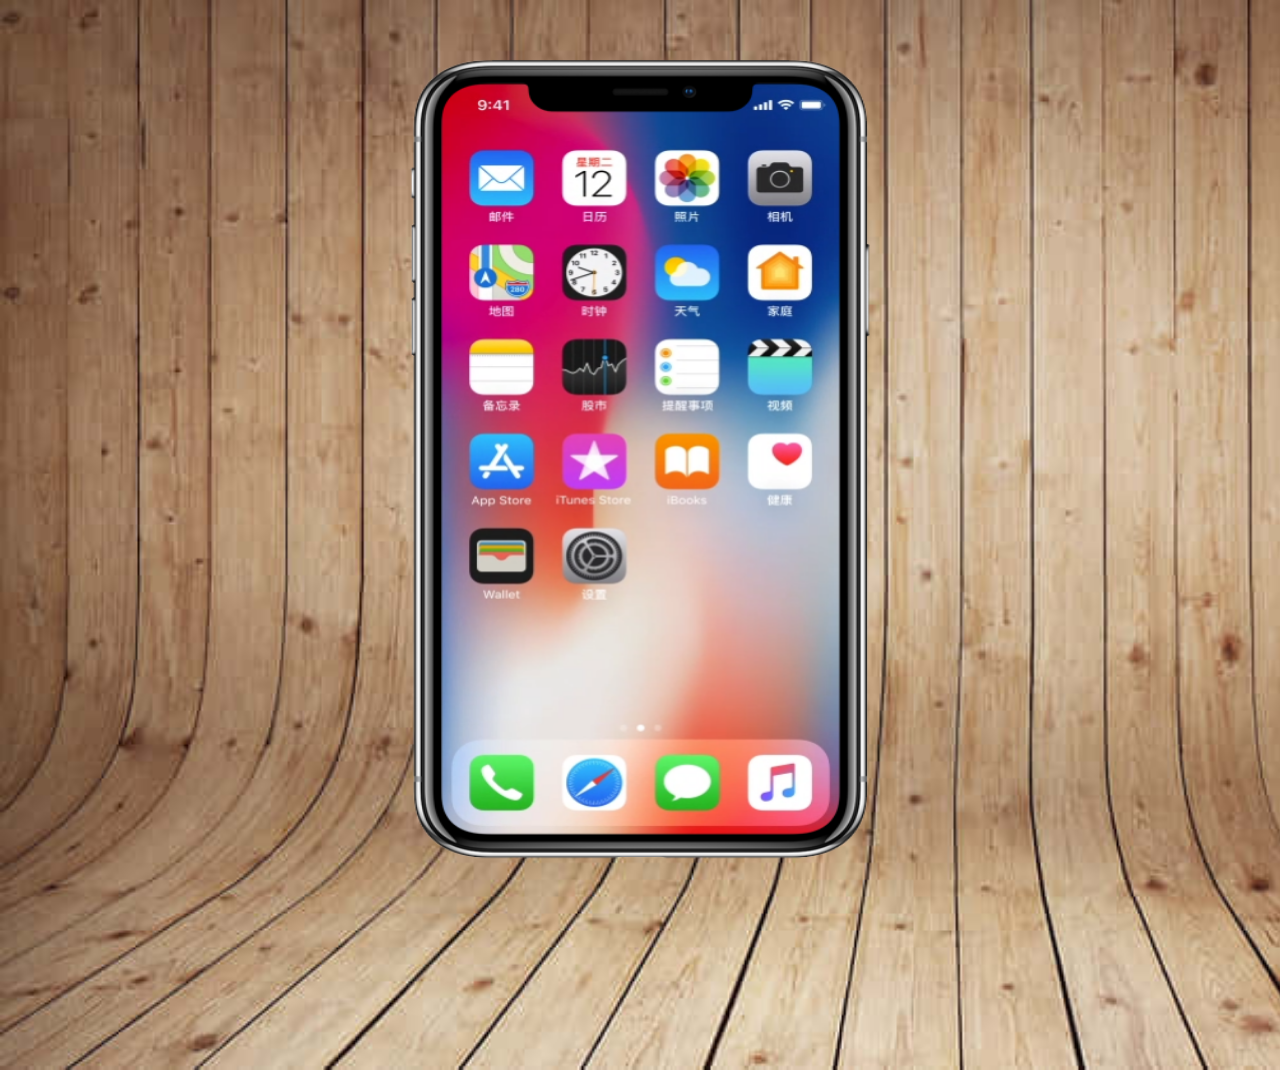
==== index.html @ 0745ea69 "Projeto Social 1.4" ====
<!DOCTYPE html>
<html lang="pt-br">
<head>
    <meta charset="UTF-8">
    <meta name="viewport" content="width=device-width, initial-scale=1.0">
    <title>Projeto Social</title>
    <link rel="shortcut icon" href="imagens/mobile_17121834.png" type="image/x-icon">
    <link rel="stylesheet" href="style.css">
</head>
<body>
        <img  src="imagens/pngegg.png" alt="" id="celular">
        <div id="botões-direita">
            <img class="botão" src="imagens/youtube.png" alt="" style="bottom:800px; left:1800px">
            <img class="botão" src="imagens/GitHub_(3).png" alt="" style="bottom:700px; left:1800px; height: 80px; width: 80px;">
            <img class="botão" src="imagens/—Pngtree—instagram icon vector_8704817.png" alt="" style="bottom:600px; left:1800px; height: 80px; width: 80px;" >
        </div>
        <iframe src="" frameborder="0"></iframe>
</body>
</html>
---- style.css ----
@charset "UTF-8";

body
{
    background-image: url(imagens/fundo-de-textura-de-madeira.jpg);
    background-color: black;
    background-repeat: no-repeat;
    background-size: cover;
    position: relative;
}
#celular
{
    display: block;
    width: 900px; /*mesmos valores*/
    height: 900px;
    margin: auto;
}
.botão
{
    position: absolute;
    display: block;
    height: 100px;
    width: 100px;
    bottom: 100px;
}
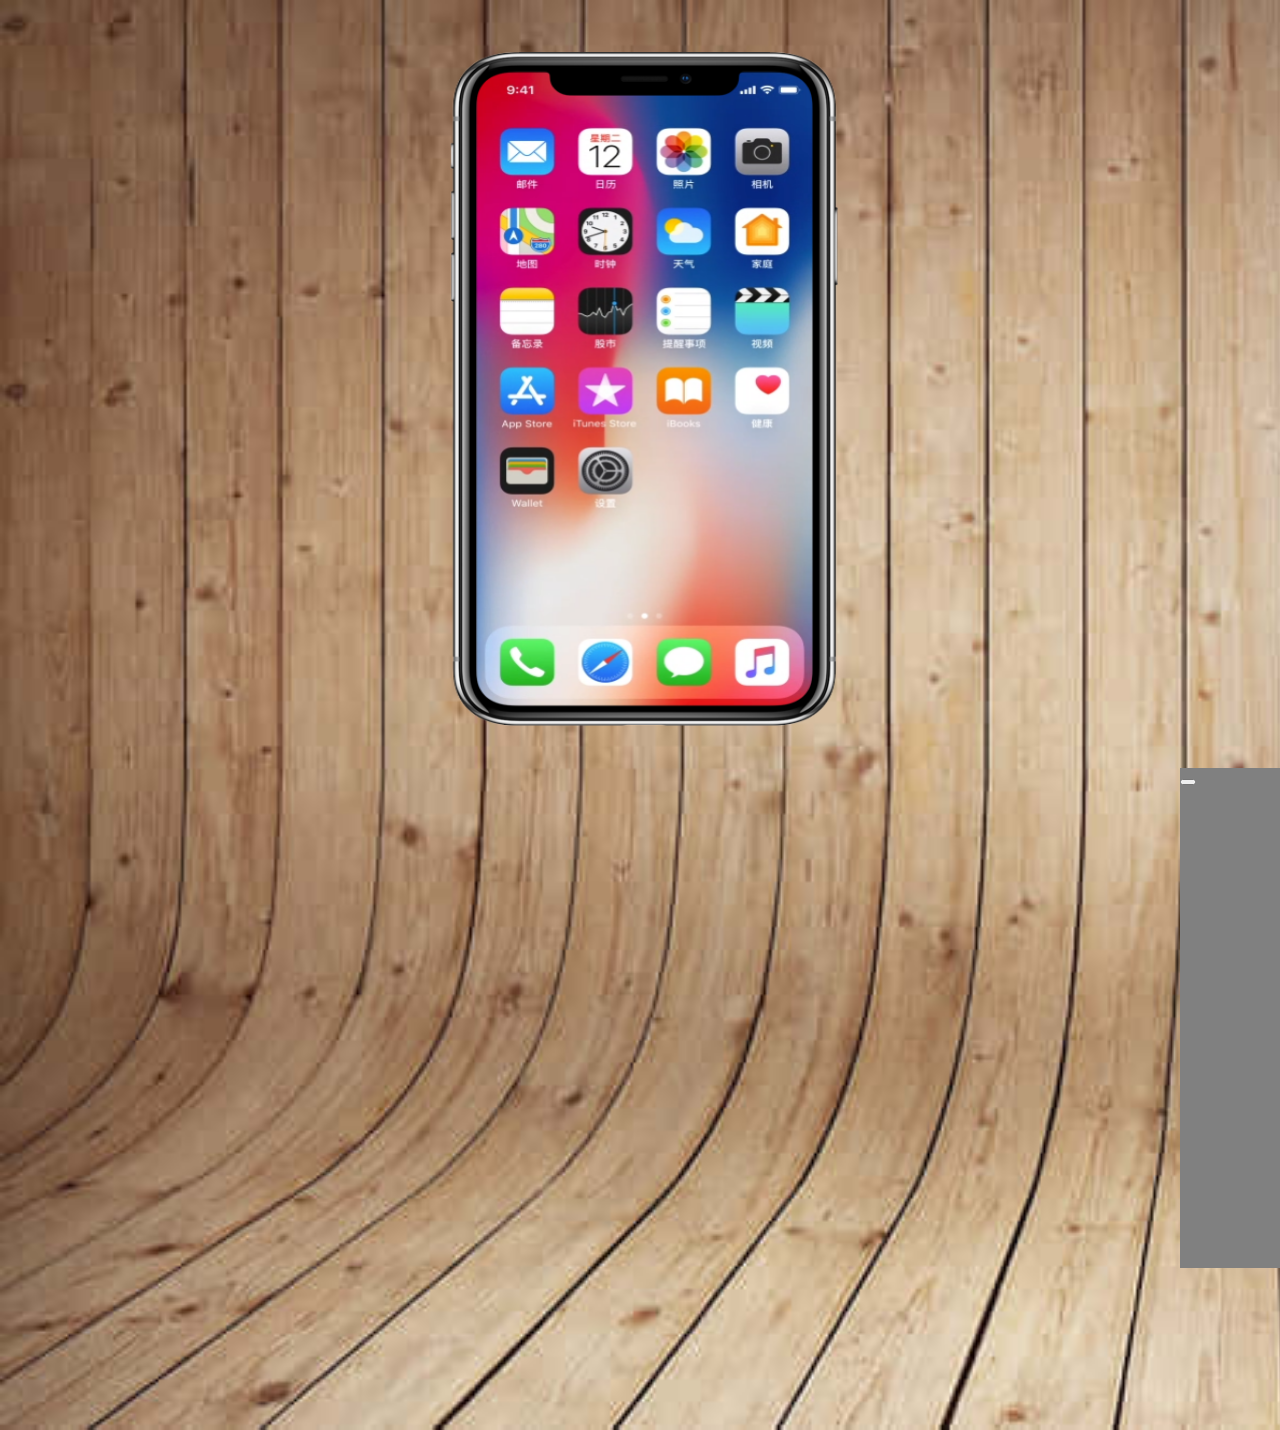
==== commit c7f3b4cf: "Projeto Social 1.5" ====
--- a/index.html
+++ b/index.html
@@ -10,7 +10,7 @@
 <body>
         <img  src="imagens/pngegg.png" alt="" id="celular">
         <div id="botões-direita">
-            <img class="botão" src="imagens/youtube.png" alt="" style="bottom:800px; left:1800px">
+            <button ><img class="botão" src="imagens/youtube.png" alt="" style="bottom:800px; left:1800px"></button>
             <img class="botão" src="imagens/GitHub_(3).png" alt="" style="bottom:700px; left:1800px; height: 80px; width: 80px;">
             <img class="botão" src="imagens/—Pngtree—instagram icon vector_8704817.png" alt="" style="bottom:600px; left:1800px; height: 80px; width: 80px;" >
         </div>
--- a/style.css
+++ b/style.css
@@ -7,12 +7,13 @@
     background-repeat: no-repeat;
     background-size: cover;
     position: relative;
+    margin-right: 0;
 }
 #celular
 {
     display: block;
-    width: 900px; /*mesmos valores*/
-    height: 900px;
+    width: 760px; /*mesmos valores*/
+    height: 760px;
     margin: auto;
 }
 .botão
@@ -23,4 +24,14 @@
     width: 100px;
     bottom: 100px;
 }
+#botões-direita
+{
+    display: flexbox;
+    background-color: gray;
+    width: 100px;
+    height: 500px;
+    margin-left:auto;
+    margin-bottom: auto;
+    
 
+}
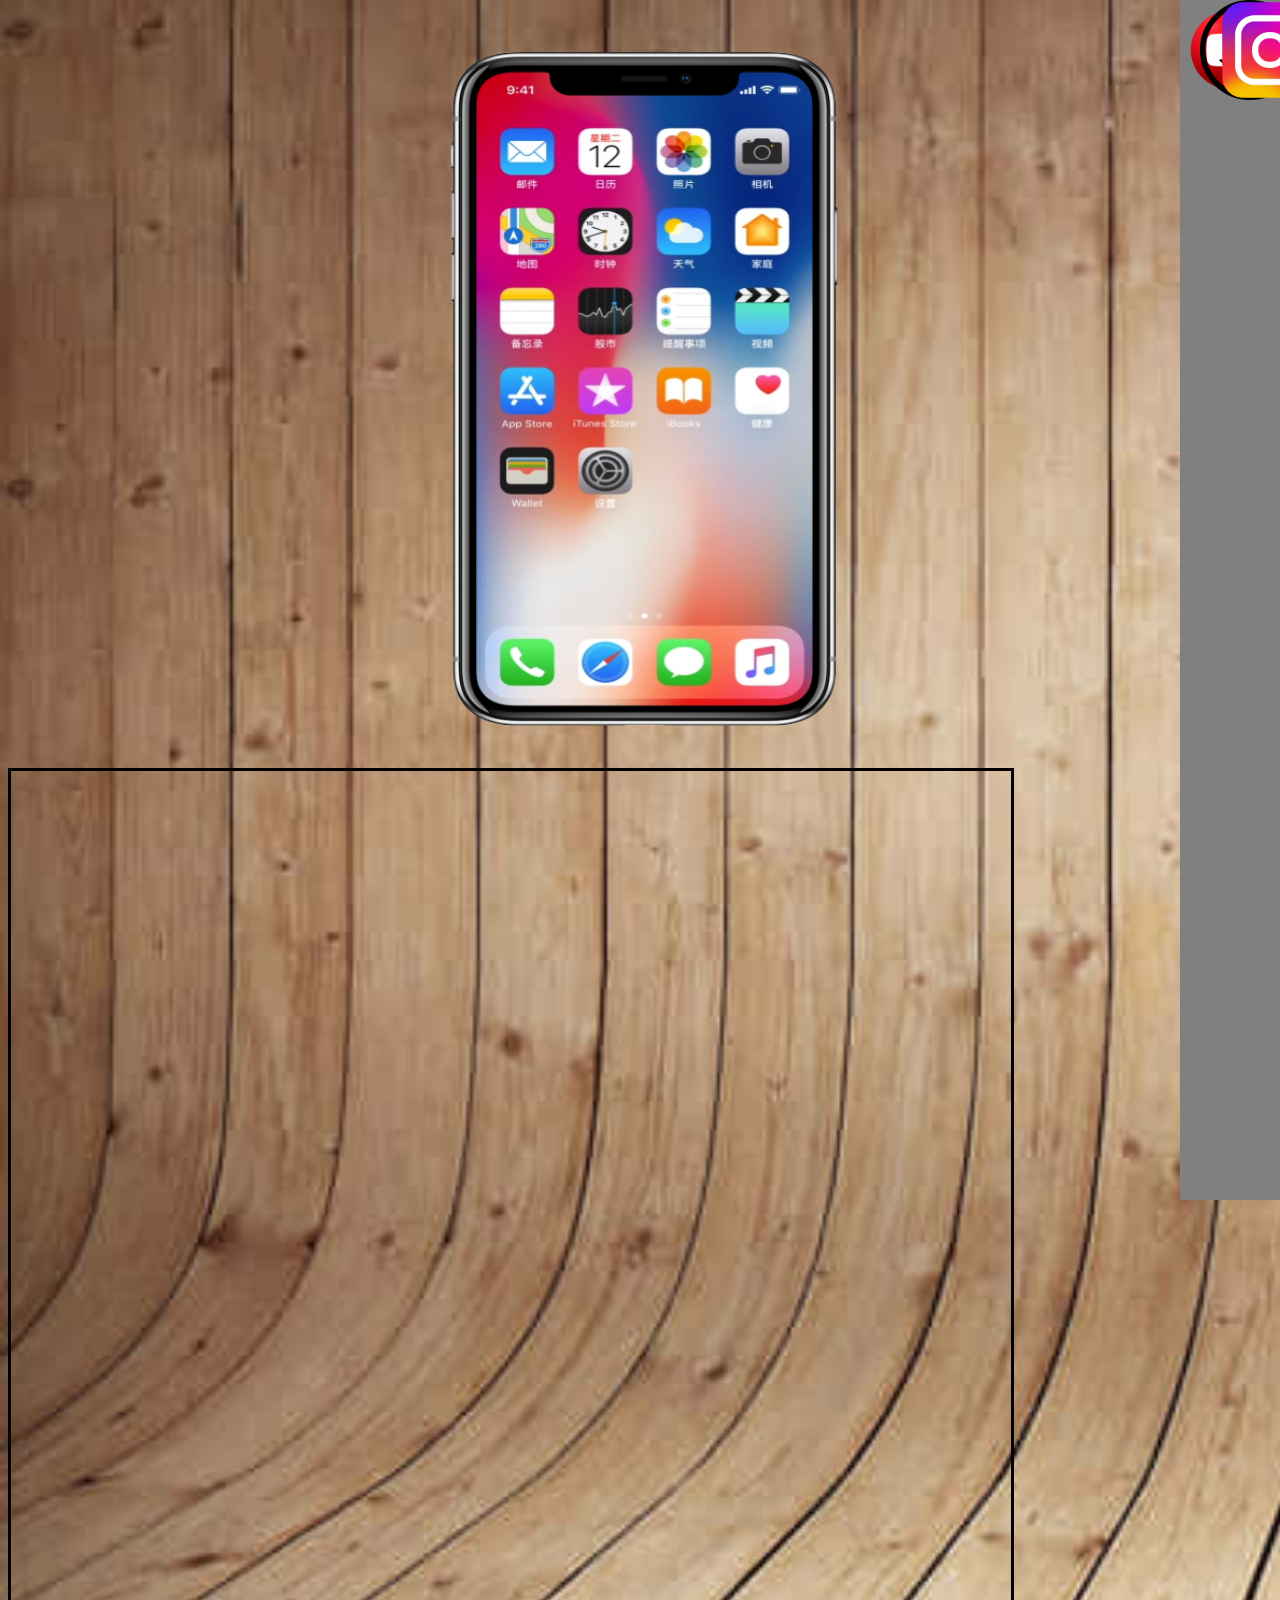
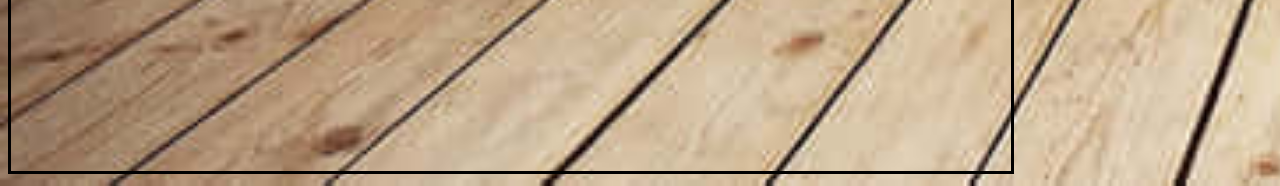
==== commit 020a2e0c: "Projeto Social 1.6" ====
--- a/index.html
+++ b/index.html
@@ -10,10 +10,10 @@
 <body>
         <img  src="imagens/pngegg.png" alt="" id="celular">
         <div id="botões-direita">
-            <button ><img class="botão" src="imagens/youtube.png" alt="" style="bottom:800px; left:1800px"></button>
-            <img class="botão" src="imagens/GitHub_(3).png" alt="" style="bottom:700px; left:1800px; height: 80px; width: 80px;">
-            <img class="botão" src="imagens/—Pngtree—instagram icon vector_8704817.png" alt="" style="bottom:600px; left:1800px; height: 80px; width: 80px;" >
+            <a href="https://www.youtube.com/@Best_Allballons1897" target="iframe"><img class="botão" src="imagens/youtube.png" alt="" ></a>
+            <a href="https://github.com/Lauan-cf" target="iframe"><img class="botão" src="imagens/GitHub_(3).png" alt="" ></a>
+            <a href="https://www.instagram.com/" target="iframe"><img class="botão" src="imagens/—Pngtree—instagram icon vector_8704817.png" alt="" ></a>
         </div>
-        <iframe src="" frameborder="0"></iframe>
+        <iframe src="" frameborder="0" name="iframe"></iframe>
 </body>
 </html>
--- a/style.css
+++ b/style.css
@@ -21,17 +21,25 @@
     position: absolute;
     display: block;
     height: 100px;
-    width: 100px;
-    bottom: 100px;
+    width: 100px;   
 }
 #botões-direita
 {
-    display: flexbox;
+    display: flex;
+    position: fixed;
+    width: 100px;
+    height: 1200px;
     background-color: gray;
-    width: 100px;
-    height: 500px;
-    margin-left:auto;
-    margin-bottom: auto;
+    flex-direction: row;
+    top: 0px;
+    right: 0px;
+    gap: 20px;
+    z-index: 999;
     
-
 }
+iframe
+{
+    height: 1000px;
+    width: 1000px;
+    border: 3px solid black;
+}
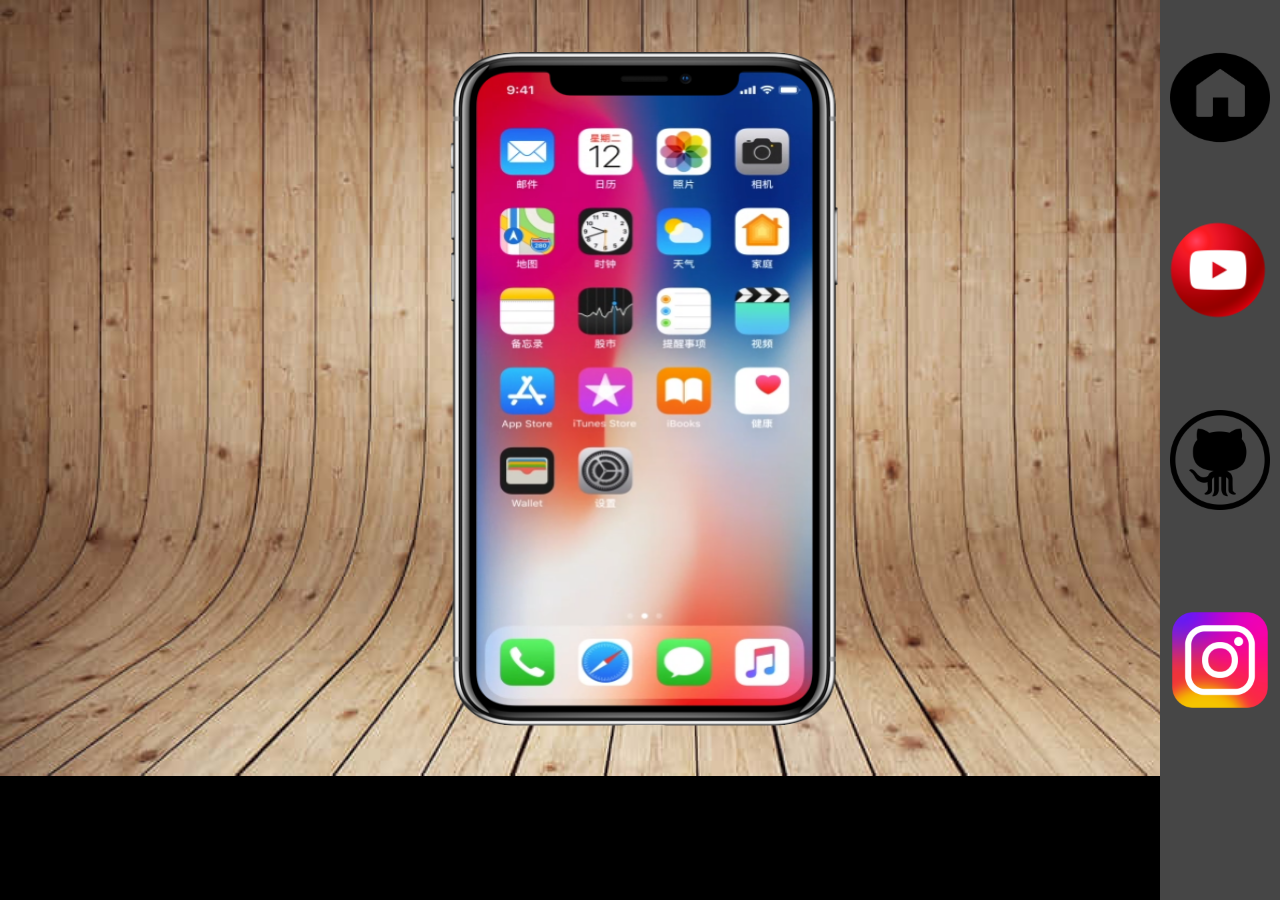
==== commit 6ee9f34e: "Projeto Social 1.8" ====
--- a/index.html
+++ b/index.html
@@ -10,9 +10,10 @@
 <body>
         <img  src="imagens/pngegg.png" alt="" id="celular">
         <div id="botões-direita">
-            <a href="https://www.youtube.com/@Best_Allballons1897" target="iframe"><img class="botão" src="imagens/youtube.png" alt="" ></a>
-            <a href="https://github.com/Lauan-cf" target="iframe"><img class="botão" src="imagens/GitHub_(3).png" alt="" ></a>
-            <a href="https://www.instagram.com/" target="iframe"><img class="botão" src="imagens/—Pngtree—instagram icon vector_8704817.png" alt="" ></a>
+            <a href="#" target="iframe"><img src="imagens/casa1.png" class="botão" alt="Voltar para a página principal" style="height: 115px; top: 40px;"></a>
+            <a href="https://www.youtube.com/@Best_Allballons1897" target="iframe"><img class="botão" src="imagens/youtube.png" alt="Observar o Youtube" style="height: 120px; width:120px; right: 2px; " ></a>
+            <a href="https://github.com/Lauan-cf" target="iframe"><img class="botão" src="imagens/GitHub_(3).png" alt="Observar o Github" ></a>
+            <a href="https://www.instagram.com/" target="iframe"><img class="botão" src="imagens/—Pngtree—instagram icon vector_8704817.png" alt="Observar o Instagram" ></a>
         </div>
         <iframe src="" frameborder="0" name="iframe"></iframe>
 </body>
--- a/style.css
+++ b/style.css
@@ -15,6 +15,7 @@
     width: 760px; /*mesmos valores*/
     height: 760px;
     margin: auto;
+    position:relative;
 }
 .botão
 {
@@ -29,17 +30,22 @@
     position: fixed;
     width: 100px;
     height: 1200px;
-    background-color: gray;
-    flex-direction: row;
+    background-color: rgb(70, 70, 70);
+    flex-direction: column;
     top: 0px;
     right: 0px;
-    gap: 20px;
-    z-index: 999;
+    gap: 200px;
+    
+    padding: 10px;
     
 }
 iframe
 {
-    height: 1000px;
-    width: 1000px;
-    border: 3px solid black;
+    border-radius: 3px;
+    position: absolute;
+    height: 635px;
+    width: 335px;
+    bottom: 60px;
+    left: 788px;
+    
 }
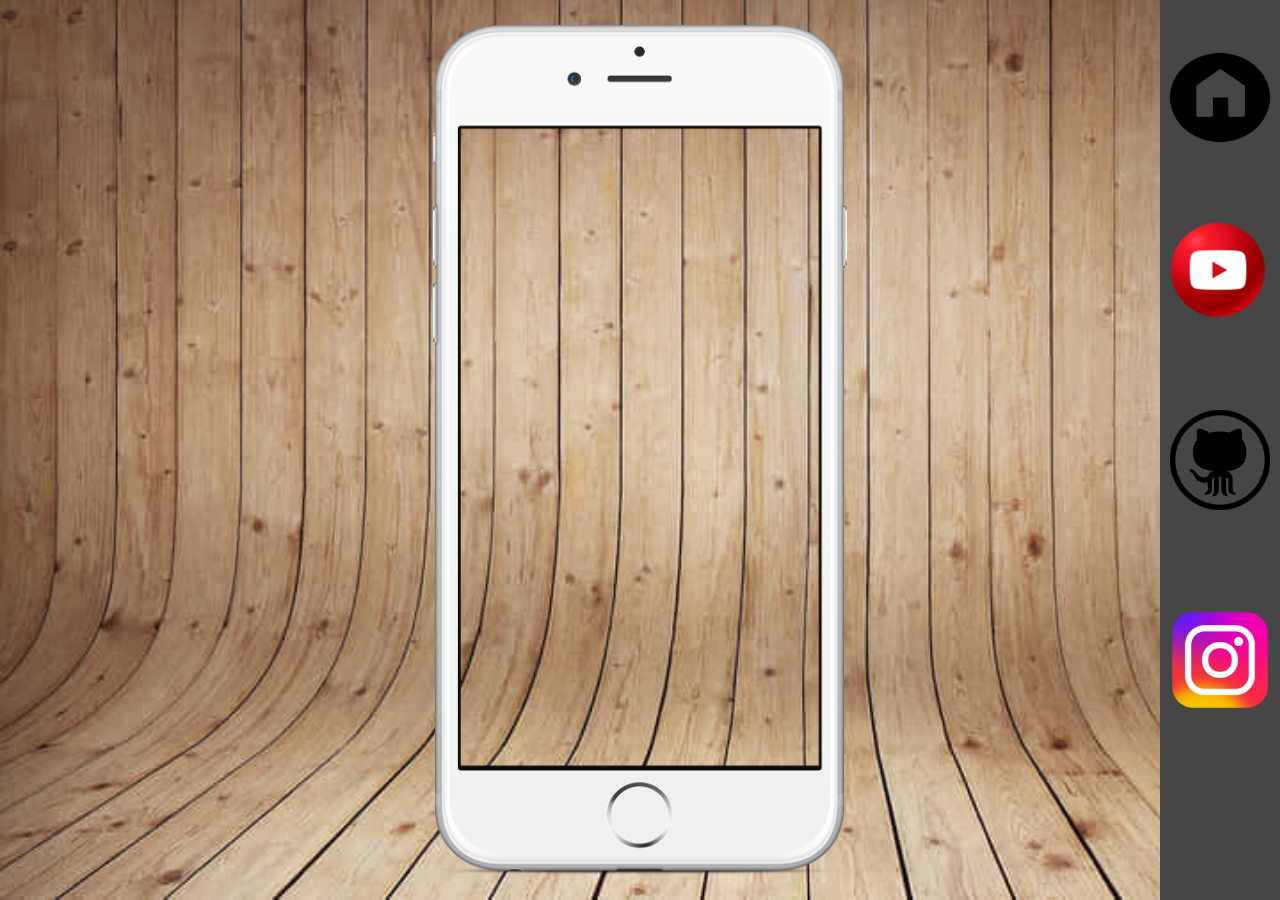
==== commit c173875e: "Projeto Social 1.8.1" ====
--- a/index.html
+++ b/index.html
@@ -5,10 +5,14 @@
     <meta name="viewport" content="width=device-width, initial-scale=1.0">
     <title>Projeto Social</title>
     <link rel="shortcut icon" href="imagens/mobile_17121834.png" type="image/x-icon">
-    <link rel="stylesheet" href="style.css">
+    <link rel="stylesheet" href="estilo/style.css">
 </head>
 <body>
-        <img  src="imagens/pngegg.png" alt="" id="celular">
+    <main>
+        <section id="celular">
+            
+        </section>
+        
         <div id="botões-direita">
             <a href="#" target="iframe"><img src="imagens/casa1.png" class="botão" alt="Voltar para a página principal" style="height: 115px; top: 40px;"></a>
             <a href="https://www.youtube.com/@Best_Allballons1897" target="iframe"><img class="botão" src="imagens/youtube.png" alt="Observar o Youtube" style="height: 120px; width:120px; right: 2px; " ></a>
@@ -16,5 +20,7 @@
             <a href="https://www.instagram.com/" target="iframe"><img class="botão" src="imagens/—Pngtree—instagram icon vector_8704817.png" alt="Observar o Instagram" ></a>
         </div>
         <iframe src="" frameborder="0" name="iframe"></iframe>
+    </main>
+        
 </body>
 </html>
--- a/estilo/style.css
+++ b/estilo/style.css
@@ -0,0 +1,69 @@
+@charset "UTF-8";
+
+*
+{
+    margin:0px;
+    padding: 0px;
+    font-family: Arial, Helvetica, sans-serif;
+}
+html, body
+{
+    background-image: url(../imagens/fundo-de-textura-de-madeira.jpg);
+    background-color: black;
+    background-repeat: no-repeat;
+    background-size: cover;
+    margin-right: 0;
+    height: 100vh;
+    width: 100vw;
+}
+#celular
+{
+
+    width: 414px;
+    height: 850px;
+    margin: auto;
+    left: 50%;
+    top: 50%;
+    transform: translate(-50%, -50%);
+    position:absolute;
+    background: url(../imagens/celular2.png) no-repeat; 
+    background-size: contain;
+}
+.botão
+{
+    position: absolute;
+    display: block;
+    height: 100px;
+    width: 100px;   
+}
+#botões-direita
+{
+    display: flex;
+    position: fixed;
+    width: 100px;
+    height: 1200px;
+    background-color: rgb(70, 70, 70);
+    flex-direction: column;
+    top: 0px;
+    right: 0px;
+    gap: 200px;
+    
+    padding: 10px;
+    
+}
+iframe
+{
+    border-radius: 3px;
+    position: absolute;
+    top: 49.8%;
+    left: 49.98%;
+    height: 645px;
+    width: 438px;
+    margin: auto;
+    transform: translate(-50%, -50%);
+}
+main
+{
+    position: relative;
+    height:100vh;
+}
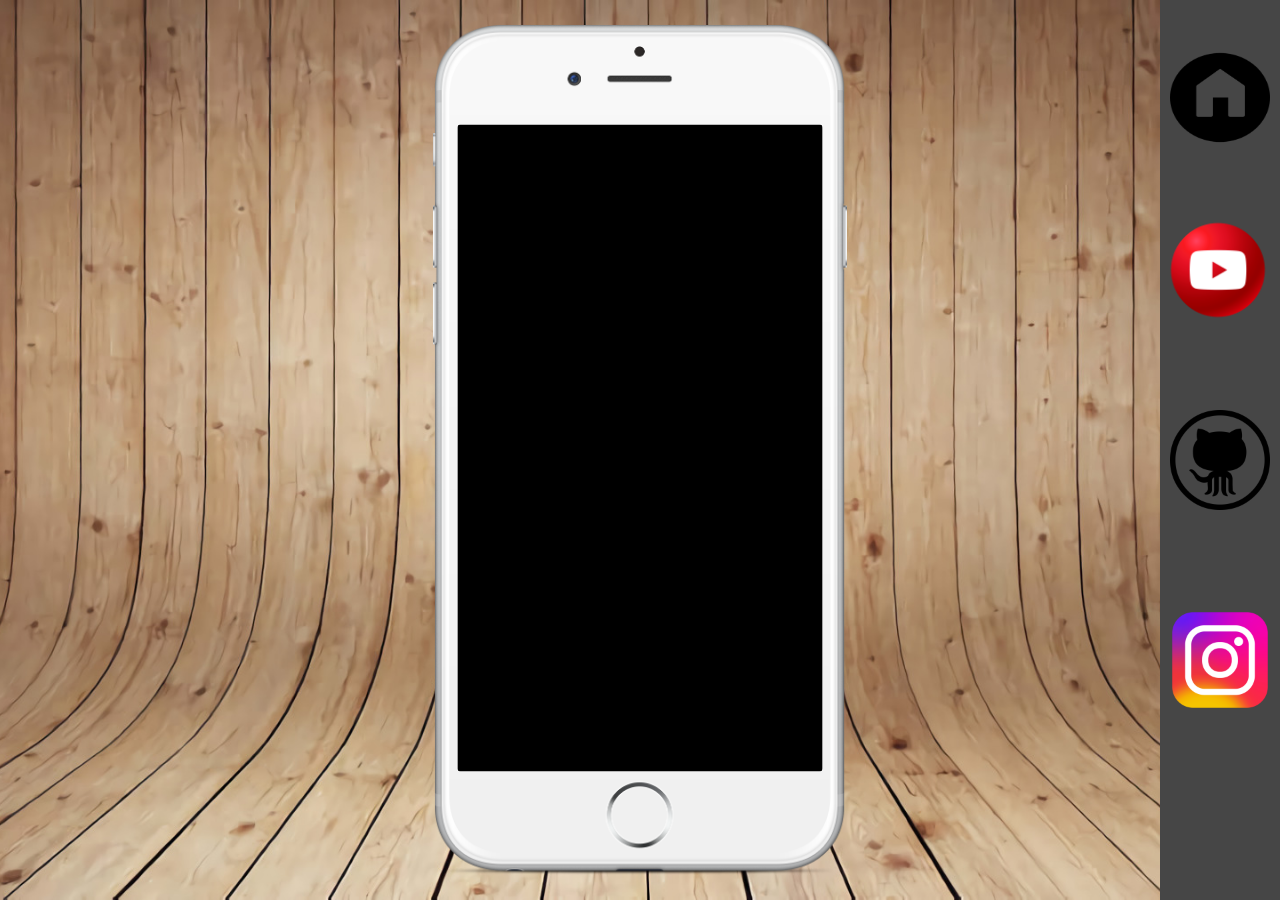
==== commit e8c5dff6: "Projeto Social 1.8.2" ====
--- a/index.html
+++ b/index.html
@@ -14,7 +14,7 @@
         </section>
         
         <div id="botões-direita">
-            <a href="#" target="iframe"><img src="imagens/casa1.png" class="botão" alt="Voltar para a página principal" style="height: 115px; top: 40px;"></a>
+            <a href="home.html" target="iframe"><img src="imagens/casa1.png" class="botão" alt="Voltar para a página principal" style="height: 115px; top: 40px;"></a>
             <a href="https://www.youtube.com/@Best_Allballons1897" target="iframe"><img class="botão" src="imagens/youtube.png" alt="Observar o Youtube" style="height: 120px; width:120px; right: 2px; " ></a>
             <a href="https://github.com/Lauan-cf" target="iframe"><img class="botão" src="imagens/GitHub_(3).png" alt="Observar o Github" ></a>
             <a href="https://www.instagram.com/" target="iframe"><img class="botão" src="imagens/—Pngtree—instagram icon vector_8704817.png" alt="Observar o Instagram" ></a>
--- a/estilo/style.css
+++ b/estilo/style.css
@@ -8,10 +8,9 @@
 }
 html, body
 {
-    background-image: url(../imagens/fundo-de-textura-de-madeira.jpg);
-    background-color: black;
-    background-repeat: no-repeat;
+    background: black url(../imagens/enhanced_fundo-de-textura-de-madeira.jpg) no-repeat top center;
     background-size: cover;
+    background-attachment: fixed;
     margin-right: 0;
     height: 100vh;
     width: 100vw;
@@ -27,7 +26,8 @@
     transform: translate(-50%, -50%);
     position:absolute;
     background: url(../imagens/celular2.png) no-repeat; 
-    background-size: contain;
+    background-size: cover;
+    background-attachment: fixed;
 }
 .botão
 {
@@ -53,12 +53,13 @@
 }
 iframe
 {
+    background: black url('home.html');
     border-radius: 3px;
     position: absolute;
     top: 49.8%;
-    left: 49.98%;
-    height: 645px;
-    width: 438px;
+    left: 49.975%;
+    height: 647px;
+    width: 365px;
     margin: auto;
     transform: translate(-50%, -50%);
 }
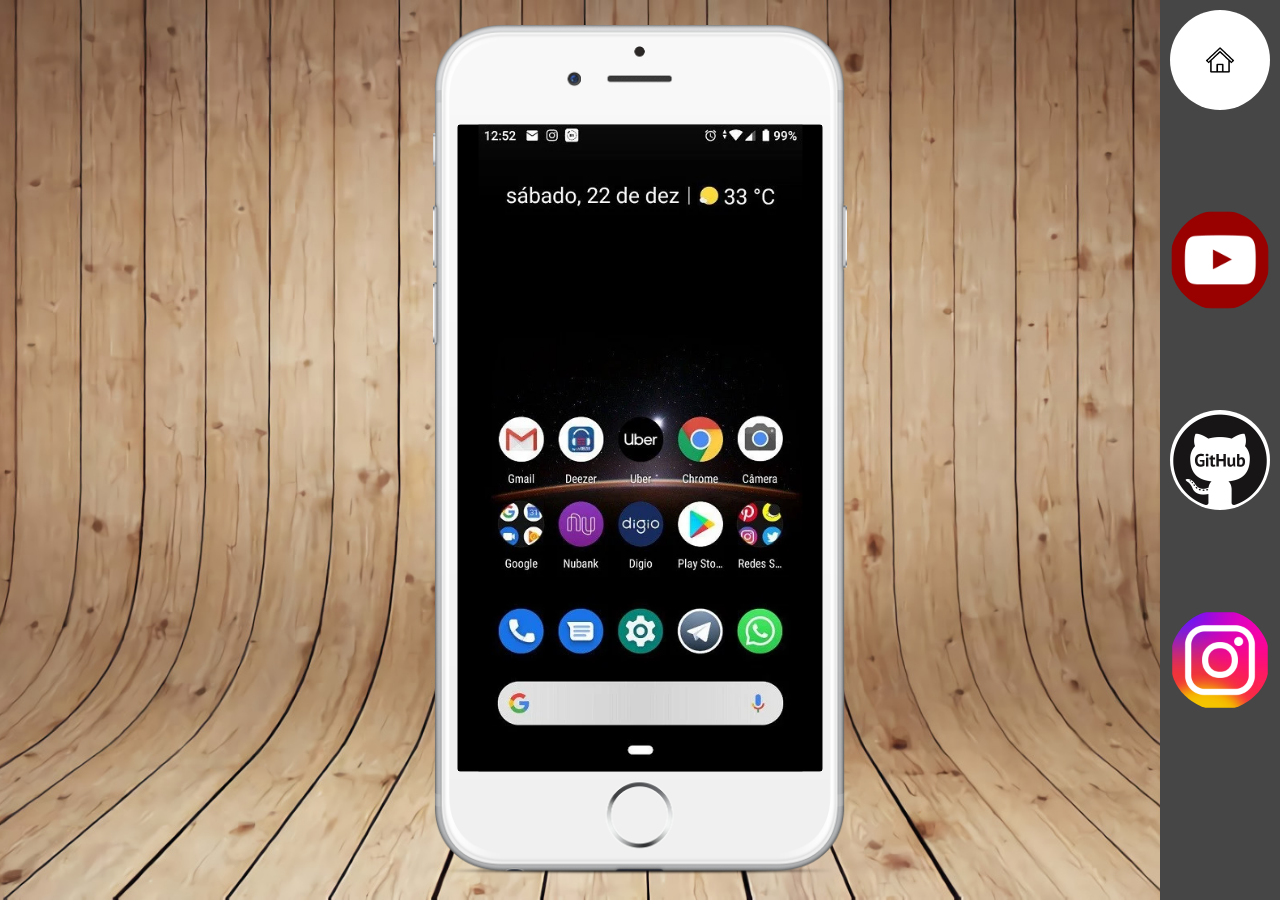
==== commit b174a8cc: "Projeto Social 1.8.3" ====
--- a/index.html
+++ b/index.html
@@ -10,16 +10,16 @@
 <body>
     <main>
         <section id="celular">
-            
+            <iframe src="home.html" frameborder="0" name="iframe">Seu navegador não é compatível com isso</iframe>
         </section>
         
-        <div id="botões-direita">
-            <a href="home.html" target="iframe"><img src="imagens/casa1.png" class="botão" alt="Voltar para a página principal" style="height: 115px; top: 40px;"></a>
-            <a href="https://www.youtube.com/@Best_Allballons1897" target="iframe"><img class="botão" src="imagens/youtube.png" alt="Observar o Youtube" style="height: 120px; width:120px; right: 2px; " ></a>
-            <a href="https://github.com/Lauan-cf" target="iframe"><img class="botão" src="imagens/GitHub_(3).png" alt="Observar o Github" ></a>
+        <section id="botões-direita">
+            <a href="home.html" target="iframe"><img src="imagens/casa-certa.jpg" class="botão" alt="Voltar para a página principal" ></a>
+            <a href="https://www.youtube.com/@Best_Allballons1897" target="iframe"><img class="botão" src="imagens/Youtube-logo-red.png" alt="Observar o Youtube"></a>
+            <a href="https://github.com/Lauan-cf" target="iframe"><img class="botão" src="imagens/github jpg.jpg" alt="Observar o Github" ></a>
             <a href="https://www.instagram.com/" target="iframe"><img class="botão" src="imagens/—Pngtree—instagram icon vector_8704817.png" alt="Observar o Instagram" ></a>
-        </div>
-        <iframe src="" frameborder="0" name="iframe"></iframe>
+        </section>
+        
     </main>
         
 </body>
--- a/estilo/style.css
+++ b/estilo/style.css
@@ -34,7 +34,16 @@
     position: absolute;
     display: block;
     height: 100px;
-    width: 100px;   
+    width: 100px;
+    border-radius: 50%;
+    box-sizing: border-box;
+    
+}
+.botão:hover
+{
+    border: 2px solid white;
+    transform: translate(-3px, -3px);
+    transition: transform .2s, border 1s;
 }
 #botões-direita
 {
